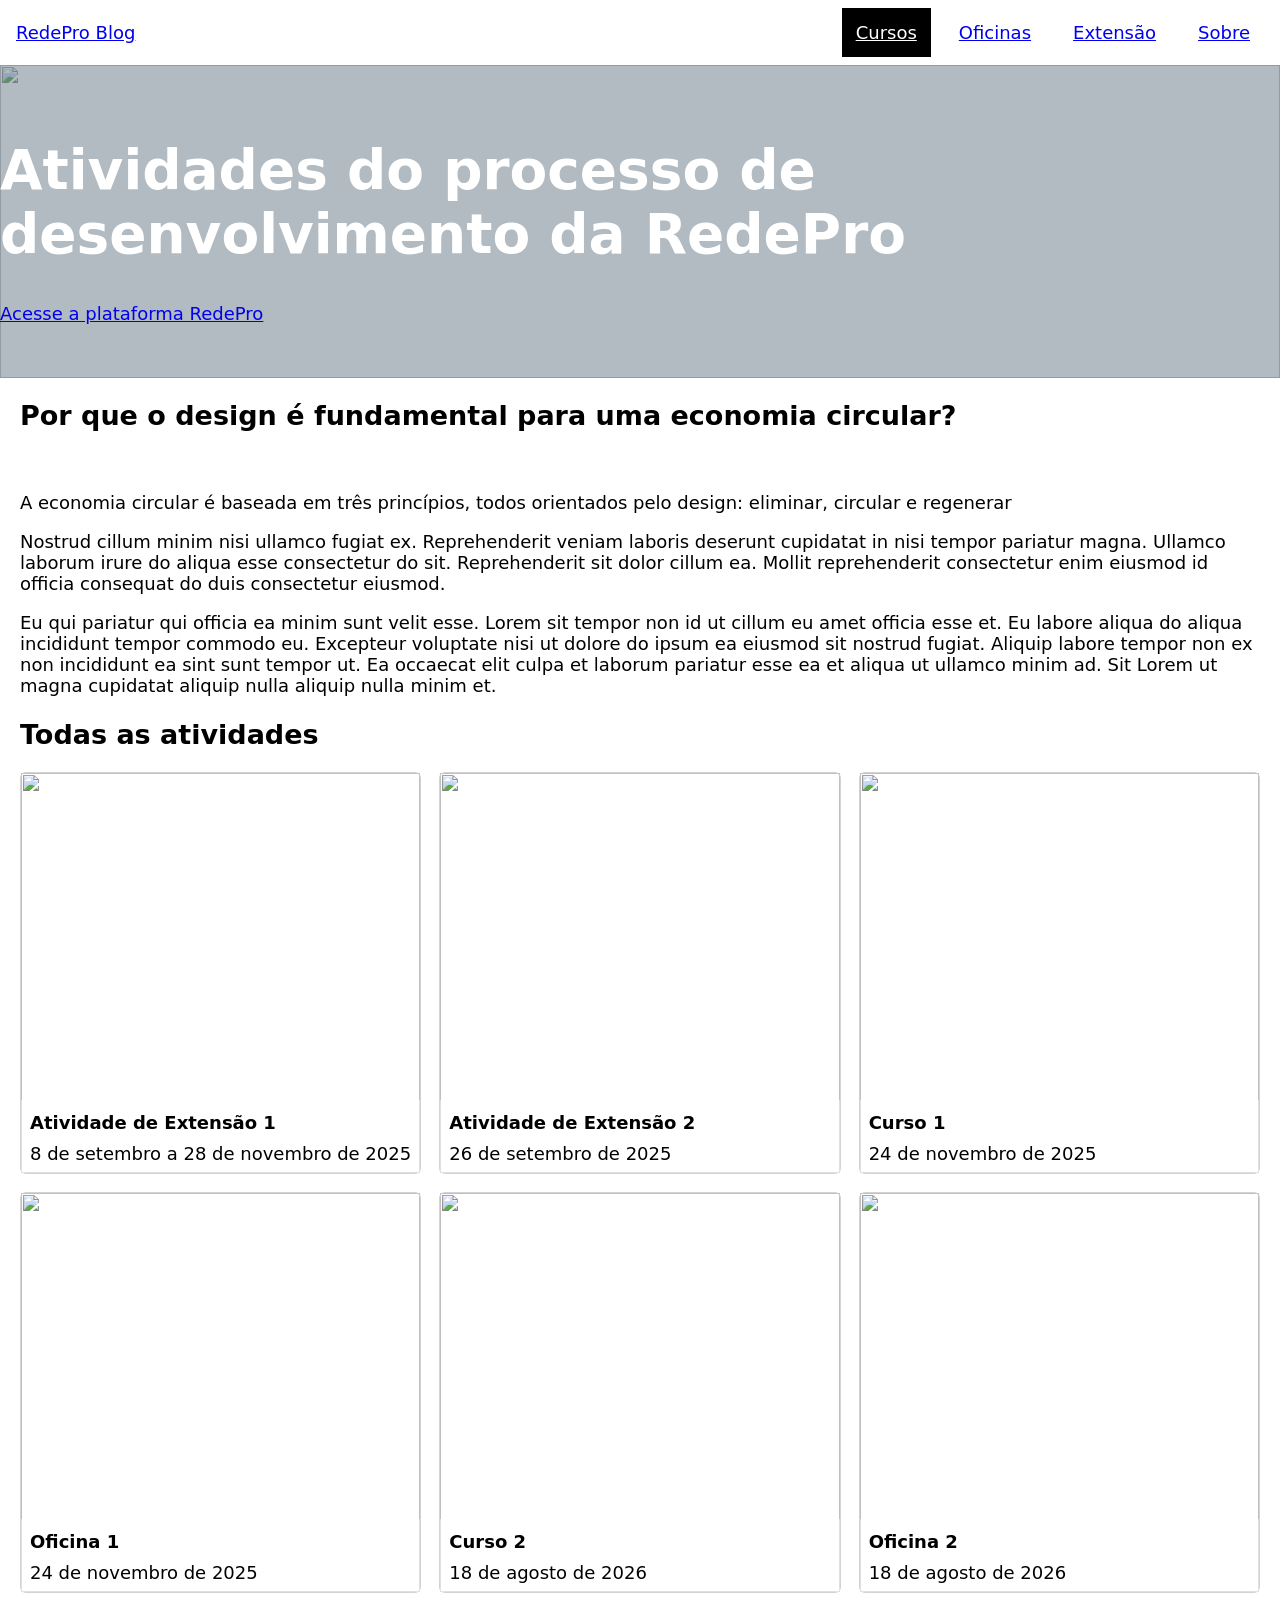
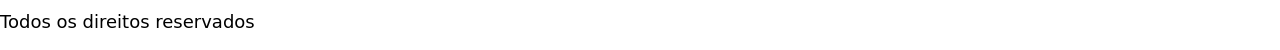
==== cursos.html @ 7ce36f18 "first commit" ====
<!DOCTYPE html>
<html lang="pt-br">

<head>
    <meta charset="UTF-8">
    <meta name="viewport" content="width=device-width, initial-scale=1.0">
    <title>RedePro Blog</title>
    <link rel="stylesheet" href="styles.css">
</head>

<body>

    <header>
        <div class="navbar">
            <a href="/">RedePro Blog</a>
            <nav aria-label="Navegação principal">
                <ul>
                    <li>
                        <a href="/cursos" aria-current="page">Cursos</a>
                    </li>
                    <li>
                        <a href="/oficinas">Oficinas</a>
                    </li>
                    <li>
                        <a href="/extensao">Extensão</a>
                    </li>
                    <li>
                        <a href="/sobre">Sobre</a>
                    </li>
                </ul>

            </nav>
        </div>

        <div class="banner">
            <H1>Atividades do processo de desenvolvimento da RedePro</H1>
            <p><a href="https://www.redepro.app.br">Acesse a plataforma RedePro</a></p>
            <img src="https://picsum.photos/800/320" alt="">
        </div>
    </header>

    <main class="wrapper">
        <article>



            <h2>Por que o design é fundamental para uma economia circular?</h2>

            <img src="https://picsum.photos/640/320" alt="">
            <p>A economia circular é baseada em três princípios, todos orientados pelo design: eliminar, circular e
                regenerar</p>
            <p>Nostrud cillum minim nisi ullamco fugiat ex. Reprehenderit veniam laboris deserunt cupidatat in nisi
                tempor
                pariatur magna. Ullamco laborum irure do aliqua esse consectetur do sit. Reprehenderit sit dolor cillum
                ea.
                Mollit reprehenderit consectetur enim eiusmod id officia consequat do duis consectetur eiusmod.

            </p>

            <p>Eu qui pariatur qui officia ea minim sunt velit esse. Lorem sit tempor non id ut cillum eu amet officia
                esse
                et. Eu labore aliqua do aliqua incididunt tempor commodo eu. Excepteur voluptate nisi ut dolore do ipsum
                ea
                eiusmod sit nostrud fugiat. Aliquip labore tempor non ex non incididunt ea sint sunt tempor ut. Ea
                occaecat
                elit culpa et laborum pariatur esse ea et aliqua ut ullamco minim ad. Sit Lorem ut magna cupidatat
                aliquip
                nulla aliquip nulla minim et.</p>


        </article>

        <section aria-labelledby="atividades">
            <h2 id="atividades">Todas as atividades</h2>


            <ul class="grid">
                <li class="card">
                    <div class="card-content">
                        <h3><a href="">Atividade de Extensão 1</a></h3>

                        <p>
                            <time datetime="2025-09-08">8 de setembro</time> a
                            <time datetime="2025-11-28">28 de novembro de 2025</time>
                        </p>
                    </div>
                    <img src="https://placehold.co/600x400/png" alt="">
                </li>


                <li class="card">
                    <div class="card-content">
                        <h3><a href="">Atividade de Extensão 2</a></h3>
                        <p>
                            <time datetime="2025-09-26">26 de setembro de 2025</time>
                        </p>
                    </div>
                    <img src="https://placehold.co/600x400/png" alt="">
                </li>


                <li class="card">
                    <div class="card-content">
                        <h3><a href="">Curso 1</a></h3>
                        <p>
                            <time datetime="2025-11-24">24 de novembro de 2025</time>
                        </p>
                    </div>
                    <img src="https://placehold.co/600x400/png" alt="">
                </li>


                <li class="card">
                    <div class="card-content">
                        <h3><a href="">Oficina 1</a></h3>
                        <p>
                            <time datetime="2025-11-24">24 de novembro de 2025</time>
                        </p>
                    </div>
                    <img src="https://placehold.co/600x400/png" alt="">
                </li>


                <li class="card">
                    <div class="card-content">
                        <h3><a href="">Curso 2</a></h3>
                        <p>
                            <time datetime="2026-08-18">18 de agosto de 2026</time>
                        </p>
                    </div>
                    <img src="https://placehold.co/600x400/png" alt="">
                </li>

                <li class="card">
                    <div class="card-content">
                        <h3><a href="">Oficina 2</a></h3>
                        <p>
                            <time datetime="2026-08-18">18 de agosto de 2026</time>
                        </p>
                    </div>
                    <img src="https://placehold.co/600x400/png" alt="">
                </li>

            </ul>


        </section>




    </main>

    <footer>
        <p>Todos os direitos reservados</p>

    </footer>
</body>

</html>
---- styles.css ----
@import "./reset.css";

:root {
    --wrapper-max-width: 1320px;
    --color-brand-primary: #00a67d;
    --color-brand-secondary: #647883;

    --font-size--2: clamp(0.6944rem, 0.6844rem + 0.0444vw, 0.72rem);
    --font-size--1: clamp(0.8333rem, 0.8072rem + 0.1159vw, 0.9rem);
    --font-size-0: clamp(1rem, 0.9511rem + 0.2174vw, 1.125rem);
    --font-size-1: clamp(1.2rem, 1.1193rem + 0.3587vw, 1.4063rem);
    --font-size-2: clamp(1.44rem, 1.3156rem + 0.5527vw, 1.7578rem);
    --font-size-3: clamp(1.728rem, 1.5444rem + 0.8161vw, 2.1973rem);
    --font-size-4: clamp(2.0736rem, 1.8103rem + 1.1704vw, 2.7466rem);
    --font-size-5: clamp(2.4883rem, 2.1186rem + 1.6433vw, 3.4332rem);

    --space-3xs: clamp(0.25rem, 0.2255rem + 0.1087vw, 0.3125rem);
    --space-2xs: clamp(0.5rem, 0.4755rem + 0.1087vw, 0.5625rem);
    --space-xs: clamp(0.75rem, 0.7011rem + 0.2174vw, 0.875rem);
    --space-s: clamp(1rem, 0.9511rem + 0.2174vw, 1.125rem);
    --space-m: clamp(1.5rem, 1.4266rem + 0.3261vw, 1.6875rem);
    --space-l: clamp(2rem, 1.9022rem + 0.4348vw, 2.25rem);
    --space-xl: clamp(3rem, 2.8533rem + 0.6522vw, 3.375rem);
    --space-2xl: clamp(4rem, 3.8043rem + 0.8696vw, 4.5rem);
    --space-3xl: clamp(6rem, 5.7065rem + 1.3043vw, 6.75rem);

    /* One-up pairs */
    --space-3xs-2xs: clamp(0.25rem, 0.1277rem + 0.5435vw, 0.5625rem);
    --space-2xs-xs: clamp(0.5rem, 0.3533rem + 0.6522vw, 0.875rem);
    --space-xs-s: clamp(0.75rem, 0.6033rem + 0.6522vw, 1.125rem);
    --space-s-m: clamp(1rem, 0.731rem + 1.1957vw, 1.6875rem);
    --space-m-l: clamp(1.5rem, 1.2065rem + 1.3043vw, 2.25rem);
    --space-l-xl: clamp(2rem, 1.462rem + 2.3913vw, 3.375rem);
    --space-xl-2xl: clamp(3rem, 2.413rem + 2.6087vw, 4.5rem);
    --space-2xl-3xl: clamp(4rem, 2.9239rem + 4.7826vw, 6.75rem);

    /* Custom pairs */
    --space-s-xl: clamp(1rem, 0.0707rem + 4.1304vw, 3.375rem);

}

.wrapper {
    max-width: var(--wrapper-max-width);
    margin-inline: auto;
    padding-inline: 20px;
}

body {
    font-family: system-ui, -apple-system, BlinkMacSystemFont, 'Segoe UI', Roboto, Oxygen, Ubuntu, Cantarell, 'Open Sans', 'Helvetica Neue', sans-serif;
    font-size: var(--font-size-0);
}

h1 {
    font-size: var(--font-size-5);
}

.navbar {
    padding-block: 0.5rem;
    padding-inline: 1rem;
    display:flex;
    justify-content: space-between;
    align-items: center;

    nav ul {
        display: flex;
        gap: var(--space-xs);
        a {
            padding: var(--space-xs);
            display: inline-block;
        }

        a:hover {
            background-color: lightgray;

        }


        a[aria-current="page"] {
            background-color: black;
            color: white;

        }

    }
}

.banner {
    position: relative;
    background-color: var(--color-brand-secondary);
    background-color: rgb(from var(--color-brand-secondary) r g b / 0.5);
    padding-block: var(--space-l);
    
    color: white;

    img {
        position: absolute;
        inset: 0;
        z-index: -1;
        height: 100%;
        width: 100%;
        object-fit: cover;
    }
}

.card {
    position: relative;
    border-radius: 6px;
    border: 1px solid lightgrey;
    aspect-ratio: 1;
    display: flex;
    flex-direction: column;
    justify-content: end;

    .card-content {
        padding: var(--space-2xs);

        background-color: rgb(255, 255, 255, 0.5);
    }

    img {
        position: absolute;
        inset: 0;
        z-index: -1;
        height: 100%;
        width: 100%;
        object-fit: cover;
    }

    a {

        font-size: var(--font-size-0);
        text-decoration: none;
        color: black;


    }

    a:hover {
        text-decoration: underline;
    }

    h3 {
        margin-block: 0 var(--space-2xs);

    }


    p {
        margin: 0;
    }
}

.grid {
    display: grid;
    grid-template-columns: repeat(auto-fit, minmax(360px, 1fr));
    gap: var(--space-s);
}
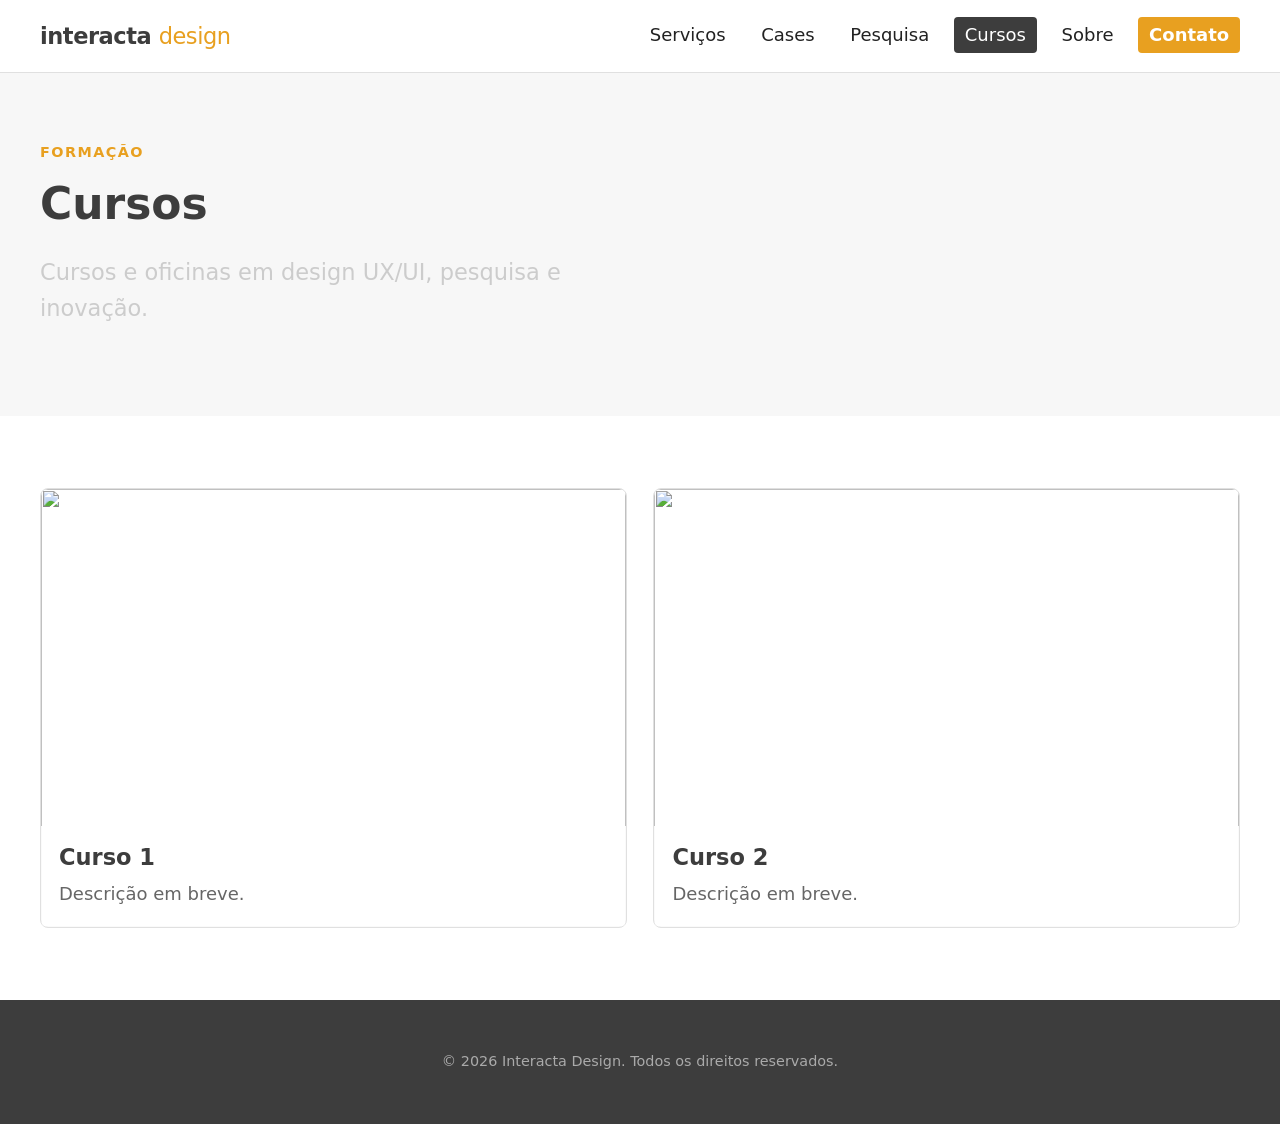
==== commit 3136e1bc: "Transforma projeto em portfolio da Interacta Design - index.html: hero, serviços, cases (Não Acaba E" ====
--- a/cursos.html
+++ b/cursos.html
@@ -4,157 +4,71 @@
 <head>
     <meta charset="UTF-8">
     <meta name="viewport" content="width=device-width, initial-scale=1.0">
-    <title>RedePro Blog</title>
+    <meta name="description" content="Cursos de design UX/UI ministrados pela Interacta Design.">
+    <title>Cursos — Interacta Design</title>
     <link rel="stylesheet" href="styles.css">
 </head>
 
 <body>
 
-    <header>
-        <div class="navbar">
-            <a href="/">RedePro Blog</a>
+    <header class="site-header">
+        <div class="navbar wrapper">
+            <a class="logo" href="/">interacta <span>design</span></a>
             <nav aria-label="Navegação principal">
                 <ul>
-                    <li>
-                        <a href="/cursos" aria-current="page">Cursos</a>
+                    <li><a href="/#servicos">Serviços</a></li>
+                    <li><a href="/#cases">Cases</a></li>
+                    <li><a href="/#pesquisa">Pesquisa</a></li>
+                    <li><a href="cursos.html" aria-current="page">Cursos</a></li>
+                    <li><a href="/#sobre">Sobre</a></li>
+                    <li><a href="/#contato" class="btn-nav">Contato</a></li>
+                </ul>
+            </nav>
+        </div>
+    </header>
+
+    <main>
+
+        <section class="page-hero">
+            <div class="wrapper">
+                <p class="eyebrow">Formação</p>
+                <h1>Cursos</h1>
+                <p class="hero-desc">Cursos e oficinas em design UX/UI, pesquisa e inovação.</p>
+            </div>
+        </section>
+
+        <section class="section-cursos" aria-labelledby="cursos-title">
+            <div class="wrapper">
+                <h2 id="cursos-title" class="sr-only">Lista de cursos</h2>
+
+                <ul class="grid">
+                    <li class="card">
+                        <div class="card-content">
+                            <h3>Curso 1</h3>
+                            <p>Descrição em breve.</p>
+                        </div>
+                        <img src="https://placehold.co/600x400/E8A020/ffffff?text=Curso" alt="">
                     </li>
-                    <li>
-                        <a href="/oficinas">Oficinas</a>
-                    </li>
-                    <li>
-                        <a href="/extensao">Extensão</a>
-                    </li>
-                    <li>
-                        <a href="/sobre">Sobre</a>
+                    <li class="card">
+                        <div class="card-content">
+                            <h3>Curso 2</h3>
+                            <p>Descrição em breve.</p>
+                        </div>
+                        <img src="https://placehold.co/600x400/3D3D3D/ffffff?text=Curso" alt="">
                     </li>
                 </ul>
 
-            </nav>
-        </div>
-
-        <div class="banner">
-            <H1>Atividades do processo de desenvolvimento da RedePro</H1>
-            <p><a href="https://www.redepro.app.br">Acesse a plataforma RedePro</a></p>
-            <img src="https://picsum.photos/800/320" alt="">
-        </div>
-    </header>
-
-    <main class="wrapper">
-        <article>
-
-
-
-            <h2>Por que o design é fundamental para uma economia circular?</h2>
-
-            <img src="https://picsum.photos/640/320" alt="">
-            <p>A economia circular é baseada em três princípios, todos orientados pelo design: eliminar, circular e
-                regenerar</p>
-            <p>Nostrud cillum minim nisi ullamco fugiat ex. Reprehenderit veniam laboris deserunt cupidatat in nisi
-                tempor
-                pariatur magna. Ullamco laborum irure do aliqua esse consectetur do sit. Reprehenderit sit dolor cillum
-                ea.
-                Mollit reprehenderit consectetur enim eiusmod id officia consequat do duis consectetur eiusmod.
-
-            </p>
-
-            <p>Eu qui pariatur qui officia ea minim sunt velit esse. Lorem sit tempor non id ut cillum eu amet officia
-                esse
-                et. Eu labore aliqua do aliqua incididunt tempor commodo eu. Excepteur voluptate nisi ut dolore do ipsum
-                ea
-                eiusmod sit nostrud fugiat. Aliquip labore tempor non ex non incididunt ea sint sunt tempor ut. Ea
-                occaecat
-                elit culpa et laborum pariatur esse ea et aliqua ut ullamco minim ad. Sit Lorem ut magna cupidatat
-                aliquip
-                nulla aliquip nulla minim et.</p>
-
-
-        </article>
-
-        <section aria-labelledby="atividades">
-            <h2 id="atividades">Todas as atividades</h2>
-
-
-            <ul class="grid">
-                <li class="card">
-                    <div class="card-content">
-                        <h3><a href="">Atividade de Extensão 1</a></h3>
-
-                        <p>
-                            <time datetime="2025-09-08">8 de setembro</time> a
-                            <time datetime="2025-11-28">28 de novembro de 2025</time>
-                        </p>
-                    </div>
-                    <img src="https://placehold.co/600x400/png" alt="">
-                </li>
-
-
-                <li class="card">
-                    <div class="card-content">
-                        <h3><a href="">Atividade de Extensão 2</a></h3>
-                        <p>
-                            <time datetime="2025-09-26">26 de setembro de 2025</time>
-                        </p>
-                    </div>
-                    <img src="https://placehold.co/600x400/png" alt="">
-                </li>
-
-
-                <li class="card">
-                    <div class="card-content">
-                        <h3><a href="">Curso 1</a></h3>
-                        <p>
-                            <time datetime="2025-11-24">24 de novembro de 2025</time>
-                        </p>
-                    </div>
-                    <img src="https://placehold.co/600x400/png" alt="">
-                </li>
-
-
-                <li class="card">
-                    <div class="card-content">
-                        <h3><a href="">Oficina 1</a></h3>
-                        <p>
-                            <time datetime="2025-11-24">24 de novembro de 2025</time>
-                        </p>
-                    </div>
-                    <img src="https://placehold.co/600x400/png" alt="">
-                </li>
-
-
-                <li class="card">
-                    <div class="card-content">
-                        <h3><a href="">Curso 2</a></h3>
-                        <p>
-                            <time datetime="2026-08-18">18 de agosto de 2026</time>
-                        </p>
-                    </div>
-                    <img src="https://placehold.co/600x400/png" alt="">
-                </li>
-
-                <li class="card">
-                    <div class="card-content">
-                        <h3><a href="">Oficina 2</a></h3>
-                        <p>
-                            <time datetime="2026-08-18">18 de agosto de 2026</time>
-                        </p>
-                    </div>
-                    <img src="https://placehold.co/600x400/png" alt="">
-                </li>
-
-            </ul>
-
-
+            </div>
         </section>
-
-
-
 
     </main>
 
-    <footer>
-        <p>Todos os direitos reservados</p>
+    <footer class="site-footer">
+        <div class="wrapper">
+            <p>© 2026 Interacta Design. Todos os direitos reservados.</p>
+        </div>
+    </footer>
 
-    </footer>
 </body>
 
-</html>+</html>
--- a/styles.css
+++ b/styles.css
@@ -1,96 +1,476 @@
 @import "./reset.css";
 
+/* =====================
+   TOKENS DE DESIGN
+===================== */
 :root {
-    --wrapper-max-width: 1320px;
-    --color-brand-primary: #00a67d;
-    --color-brand-secondary: #647883;
-
-    --font-size--2: clamp(0.6944rem, 0.6844rem + 0.0444vw, 0.72rem);
+    --wrapper-max-width: 1200px;
+
+    /* Cores da Interacta */
+    --color-brand:        #E8A020;   /* laranja do logo */
+    --color-dark:         #3D3D3D;   /* cinza escuro do logo */
+    --color-light:        #F7F7F7;   /* fundo claro */
+    --color-white:        #ffffff;
+    --color-text:         #222222;
+    --color-text-muted:   #666666;
+    --color-border:       #e0e0e0;
+
+    /* Tipografia fluida */
     --font-size--1: clamp(0.8333rem, 0.8072rem + 0.1159vw, 0.9rem);
-    --font-size-0: clamp(1rem, 0.9511rem + 0.2174vw, 1.125rem);
-    --font-size-1: clamp(1.2rem, 1.1193rem + 0.3587vw, 1.4063rem);
-    --font-size-2: clamp(1.44rem, 1.3156rem + 0.5527vw, 1.7578rem);
-    --font-size-3: clamp(1.728rem, 1.5444rem + 0.8161vw, 2.1973rem);
-    --font-size-4: clamp(2.0736rem, 1.8103rem + 1.1704vw, 2.7466rem);
-    --font-size-5: clamp(2.4883rem, 2.1186rem + 1.6433vw, 3.4332rem);
-
-    --space-3xs: clamp(0.25rem, 0.2255rem + 0.1087vw, 0.3125rem);
+    --font-size-0:  clamp(1rem, 0.9511rem + 0.2174vw, 1.125rem);
+    --font-size-1:  clamp(1.2rem, 1.1193rem + 0.3587vw, 1.4063rem);
+    --font-size-2:  clamp(1.44rem, 1.3156rem + 0.5527vw, 1.7578rem);
+    --font-size-3:  clamp(1.728rem, 1.5444rem + 0.8161vw, 2.1973rem);
+    --font-size-4:  clamp(2.0736rem, 1.8103rem + 1.1704vw, 2.7466rem);
+    --font-size-5:  clamp(2.4883rem, 2.1186rem + 1.6433vw, 3.4332rem);
+
+    /* Espaçamentos fluidos */
     --space-2xs: clamp(0.5rem, 0.4755rem + 0.1087vw, 0.5625rem);
-    --space-xs: clamp(0.75rem, 0.7011rem + 0.2174vw, 0.875rem);
-    --space-s: clamp(1rem, 0.9511rem + 0.2174vw, 1.125rem);
-    --space-m: clamp(1.5rem, 1.4266rem + 0.3261vw, 1.6875rem);
-    --space-l: clamp(2rem, 1.9022rem + 0.4348vw, 2.25rem);
-    --space-xl: clamp(3rem, 2.8533rem + 0.6522vw, 3.375rem);
+    --space-xs:  clamp(0.75rem, 0.7011rem + 0.2174vw, 0.875rem);
+    --space-s:   clamp(1rem, 0.9511rem + 0.2174vw, 1.125rem);
+    --space-m:   clamp(1.5rem, 1.4266rem + 0.3261vw, 1.6875rem);
+    --space-l:   clamp(2rem, 1.9022rem + 0.4348vw, 2.25rem);
+    --space-xl:  clamp(3rem, 2.8533rem + 0.6522vw, 3.375rem);
     --space-2xl: clamp(4rem, 3.8043rem + 0.8696vw, 4.5rem);
     --space-3xl: clamp(6rem, 5.7065rem + 1.3043vw, 6.75rem);
-
-    /* One-up pairs */
-    --space-3xs-2xs: clamp(0.25rem, 0.1277rem + 0.5435vw, 0.5625rem);
-    --space-2xs-xs: clamp(0.5rem, 0.3533rem + 0.6522vw, 0.875rem);
-    --space-xs-s: clamp(0.75rem, 0.6033rem + 0.6522vw, 1.125rem);
-    --space-s-m: clamp(1rem, 0.731rem + 1.1957vw, 1.6875rem);
-    --space-m-l: clamp(1.5rem, 1.2065rem + 1.3043vw, 2.25rem);
-    --space-l-xl: clamp(2rem, 1.462rem + 2.3913vw, 3.375rem);
-    --space-xl-2xl: clamp(3rem, 2.413rem + 2.6087vw, 4.5rem);
-    --space-2xl-3xl: clamp(4rem, 2.9239rem + 4.7826vw, 6.75rem);
-
-    /* Custom pairs */
-    --space-s-xl: clamp(1rem, 0.0707rem + 4.1304vw, 3.375rem);
-
-}
-
+}
+
+/* =====================
+   BASE
+===================== */
+body {
+    font-family: system-ui, -apple-system, BlinkMacSystemFont, 'Segoe UI', Roboto, sans-serif;
+    font-size: var(--font-size-0);
+    color: var(--color-text);
+    line-height: 1.6;
+    background-color: var(--color-white);
+}
+
+h1, h2, h3 {
+    line-height: 1.2;
+    color: var(--color-dark);
+}
+
+h1 { font-size: var(--font-size-4); }
+h2 { font-size: var(--font-size-3); }
+h3 { font-size: var(--font-size-1); }
+
+a { color: inherit; }
+
+.sr-only {
+    position: absolute;
+    width: 1px; height: 1px;
+    padding: 0; margin: -1px;
+    overflow: hidden;
+    clip: rect(0,0,0,0);
+    white-space: nowrap;
+    border: 0;
+}
+
+/* =====================
+   LAYOUT
+===================== */
 .wrapper {
     max-width: var(--wrapper-max-width);
     margin-inline: auto;
-    padding-inline: 20px;
-}
-
-body {
-    font-family: system-ui, -apple-system, BlinkMacSystemFont, 'Segoe UI', Roboto, Oxygen, Ubuntu, Cantarell, 'Open Sans', 'Helvetica Neue', sans-serif;
+    padding-inline: var(--space-m);
+}
+
+section {
+    padding-block: var(--space-2xl);
+}
+
+.section-desc {
+    color: var(--color-text-muted);
+    margin-block-start: var(--space-xs);
+    margin-block-end: var(--space-xl);
+    font-size: var(--font-size-1);
+}
+
+.eyebrow {
+    font-size: var(--font-size--1);
+    font-weight: 600;
+    letter-spacing: 0.1em;
+    text-transform: uppercase;
+    color: var(--color-brand);
+    margin-block-end: var(--space-xs);
+}
+
+/* =====================
+   BOTÕES
+===================== */
+.btn {
+    display: inline-block;
+    padding: 0.75em 1.5em;
+    border-radius: 4px;
+    font-weight: 600;
+    text-decoration: none;
+    transition: opacity 0.15s ease;
     font-size: var(--font-size-0);
 }
 
-h1 {
-    font-size: var(--font-size-5);
+.btn:hover { opacity: 0.85; }
+
+.btn-primary {
+    background-color: var(--color-brand);
+    color: var(--color-white);
+}
+
+.btn-secondary {
+    background-color: transparent;
+    color: var(--color-dark);
+    border: 2px solid var(--color-dark);
+}
+
+.btn-outline {
+    background-color: transparent;
+    color: var(--color-brand);
+    border: 2px solid var(--color-brand);
+}
+
+.btn-nav {
+    padding: 0.4em 1em;
+    background-color: var(--color-brand);
+    color: var(--color-white) !important;
+    border-radius: 4px;
+    font-weight: 600;
+    text-decoration: none;
+}
+
+/* =====================
+   HEADER / NAVBAR
+===================== */
+.site-header {
+    position: sticky;
+    top: 0;
+    z-index: 100;
+    background-color: var(--color-white);
+    border-bottom: 1px solid var(--color-border);
 }
 
 .navbar {
-    padding-block: 0.5rem;
-    padding-inline: 1rem;
-    display:flex;
+    display: flex;
     justify-content: space-between;
     align-items: center;
+    padding-block: var(--space-s);
 
     nav ul {
         display: flex;
         gap: var(--space-xs);
+        align-items: center;
+
         a {
-            padding: var(--space-xs);
-            display: inline-block;
+            padding: 0.4em 0.6em;
+            text-decoration: none;
+            font-size: var(--font-size-0);
+            border-radius: 4px;
+            transition: background-color 0.15s;
         }
 
         a:hover {
-            background-color: lightgray;
-
+            background-color: var(--color-light);
         }
 
-
         a[aria-current="page"] {
-            background-color: black;
-            color: white;
-
+            background-color: var(--color-dark);
+            color: var(--color-white);
         }
-
-    }
-}
-
-.banner {
+    }
+}
+
+.logo {
+    font-size: var(--font-size-1);
+    font-weight: 700;
+    text-decoration: none;
+    color: var(--color-dark);
+    letter-spacing: -0.02em;
+
+    span {
+        color: var(--color-brand);
+        font-weight: 400;
+    }
+}
+
+/* =====================
+   HERO
+===================== */
+.hero {
+    background-color: var(--color-dark);
+    color: var(--color-white);
+    padding-block: var(--space-3xl);
+
+    h1 {
+        color: var(--color-white);
+        margin-block: var(--space-xs) var(--space-m);
+
+        em {
+            font-style: normal;
+            color: var(--color-brand);
+        }
+    }
+}
+
+.hero-desc {
+    font-size: var(--font-size-1);
+    color: #cccccc;
+    max-width: 600px;
+    margin-block-end: var(--space-l);
+}
+
+.hero-actions {
+    display: flex;
+    gap: var(--space-s);
+    flex-wrap: wrap;
+
+    .btn-secondary {
+        border-color: var(--color-white);
+        color: var(--color-white);
+    }
+}
+
+/* Hero em páginas internas */
+.page-hero {
+    background-color: var(--color-light);
+    padding-block: var(--space-xl);
+
+    h1 {
+        margin-block: var(--space-xs) 0;
+    }
+}
+
+/* =====================
+   SERVIÇOS
+===================== */
+.section-servicos {
+    background-color: var(--color-light);
+}
+
+.servicos-grid {
+    display: grid;
+    grid-template-columns: repeat(auto-fit, minmax(240px, 1fr));
+    gap: var(--space-m);
+    margin-block-start: var(--space-xl);
+}
+
+.servico-card {
+    background-color: var(--color-white);
+    border: 1px solid var(--color-border);
+    border-radius: 8px;
+    padding: var(--space-l);
+
+    h3 {
+        margin-block: var(--space-xs) var(--space-2xs);
+    }
+
+    p {
+        color: var(--color-text-muted);
+        font-size: var(--font-size-0);
+    }
+}
+
+.servico-icon {
+    font-size: 2rem;
+    margin-block-end: var(--space-xs);
+}
+
+/* =====================
+   CASES
+===================== */
+.cases-lista {
+    display: flex;
+    flex-direction: column;
+    gap: var(--space-2xl);
+}
+
+.case-card {
+    display: grid;
+    grid-template-columns: 1fr 1fr;
+    gap: var(--space-xl);
+    align-items: center;
+
+    &.case-card--invertido {
+        direction: rtl;
+
+        .case-content {
+            direction: ltr;
+        }
+
+        .case-img {
+            direction: ltr;
+        }
+    }
+}
+
+.case-img img {
+    width: 100%;
+    border-radius: 8px;
+    display: block;
+}
+
+.case-content {
+    h3 {
+        margin-block: var(--space-xs) var(--space-s);
+    }
+
+    p {
+        color: var(--color-text-muted);
+        margin-block-end: var(--space-m);
+    }
+}
+
+.tag {
+    display: inline-block;
+    background-color: var(--color-brand);
+    color: var(--color-white);
+    font-size: var(--font-size--1);
+    font-weight: 600;
+    padding: 0.25em 0.75em;
+    border-radius: 100px;
+    text-transform: uppercase;
+    letter-spacing: 0.05em;
+}
+
+.tag-lista {
+    display: flex;
+    flex-wrap: wrap;
+    gap: var(--space-2xs);
+    margin-block-end: var(--space-m);
+
+    li {
+        background-color: var(--color-light);
+        border: 1px solid var(--color-border);
+        border-radius: 100px;
+        padding: 0.2em 0.8em;
+        font-size: var(--font-size--1);
+        color: var(--color-text-muted);
+    }
+}
+
+/* =====================
+   PESQUISA
+===================== */
+.section-pesquisa {
+    background-color: var(--color-light);
+}
+
+.publicacoes-lista {
+    display: flex;
+    flex-direction: column;
+    gap: 0;
+    margin-block-end: var(--space-l);
+}
+
+.publicacao {
+    display: grid;
+    grid-template-columns: 80px 1fr;
+    gap: var(--space-m);
+    padding-block: var(--space-m);
+    border-bottom: 1px solid var(--color-border);
+
+    &:first-child {
+        border-top: 1px solid var(--color-border);
+    }
+}
+
+.pub-ano {
+    font-size: var(--font-size-1);
+    font-weight: 700;
+    color: var(--color-brand);
+    padding-block-start: 0.1em;
+}
+
+.pub-info {
+    h3 {
+        font-size: var(--font-size-0);
+        font-weight: 600;
+        margin-block-end: var(--space-2xs);
+    }
+
+    p {
+        color: var(--color-text-muted);
+        font-size: var(--font-size-0);
+        margin-block-end: var(--space-2xs);
+    }
+}
+
+.pub-fonte {
+    font-size: var(--font-size--1);
+    color: var(--color-text-muted);
+    font-style: italic;
+}
+
+/* =====================
+   SOBRE
+===================== */
+.sobre-content {
+    display: grid;
+    grid-template-columns: 1fr 1fr;
+    gap: var(--space-2xl);
+    align-items: center;
+}
+
+.sobre-texto {
+    h2 {
+        margin-block-end: var(--space-m);
+    }
+
+    p {
+        color: var(--color-text-muted);
+        margin-block-end: var(--space-s);
+    }
+}
+
+.sobre-img img {
+    width: 100%;
+    border-radius: 8px;
+    display: block;
+}
+
+/* =====================
+   CONTATO
+===================== */
+.section-contato {
+    background-color: var(--color-dark);
+    color: var(--color-white);
+    text-align: center;
+
+    h2 {
+        color: var(--color-white);
+        margin-block-end: var(--space-s);
+    }
+
+    p {
+        color: #cccccc;
+        margin-block-end: var(--space-l);
+    }
+}
+
+/* =====================
+   CURSOS (grid herdado)
+===================== */
+.grid {
+    display: grid;
+    grid-template-columns: repeat(auto-fit, minmax(300px, 1fr));
+    gap: var(--space-m);
+}
+
+.card {
     position: relative;
-    background-color: var(--color-brand-secondary);
-    background-color: rgb(from var(--color-brand-secondary) r g b / 0.5);
-    padding-block: var(--space-l);
-    
-    color: white;
+    border-radius: 8px;
+    border: 1px solid var(--color-border);
+    aspect-ratio: 4/3;
+    display: flex;
+    flex-direction: column;
+    justify-content: end;
+    overflow: hidden;
+
+    .card-content {
+        padding: var(--space-s);
+        background-color: rgba(255, 255, 255, 0.92);
+
+        h3 { margin-block: 0 var(--space-2xs); }
+        p  { margin: 0; color: var(--color-text-muted); }
+    }
 
     img {
         position: absolute;
@@ -102,56 +482,48 @@
     }
 }
 
-.card {
-    position: relative;
-    border-radius: 6px;
-    border: 1px solid lightgrey;
-    aspect-ratio: 1;
-    display: flex;
-    flex-direction: column;
-    justify-content: end;
-
-    .card-content {
-        padding: var(--space-2xs);
-
-        background-color: rgb(255, 255, 255, 0.5);
-    }
-
-    img {
-        position: absolute;
-        inset: 0;
-        z-index: -1;
-        height: 100%;
-        width: 100%;
-        object-fit: cover;
-    }
-
-    a {
-
-        font-size: var(--font-size-0);
-        text-decoration: none;
-        color: black;
-
-
-    }
-
-    a:hover {
-        text-decoration: underline;
-    }
-
-    h3 {
-        margin-block: 0 var(--space-2xs);
-
-    }
-
-
-    p {
-        margin: 0;
-    }
-}
-
-.grid {
-    display: grid;
-    grid-template-columns: repeat(auto-fit, minmax(360px, 1fr));
-    gap: var(--space-s);
-}+/* =====================
+   FOOTER
+===================== */
+.site-footer {
+    background-color: var(--color-dark);
+    color: #aaaaaa;
+    padding-block: var(--space-l);
+    font-size: var(--font-size--1);
+
+    .wrapper {
+        display: flex;
+        justify-content: center;
+    }
+}
+
+/* =====================
+   RESPONSIVO
+===================== */
+@media (max-width: 768px) {
+
+    .case-card,
+    .case-card.case-card--invertido {
+        grid-template-columns: 1fr;
+        direction: ltr;
+    }
+
+    .sobre-content {
+        grid-template-columns: 1fr;
+    }
+
+    .sobre-img {
+        order: -1;
+    }
+
+    .navbar nav ul {
+        gap: var(--space-2xs);
+
+        a { padding: 0.3em 0.4em; font-size: var(--font-size--1); }
+    }
+
+    .hero-actions {
+        flex-direction: column;
+        align-items: flex-start;
+    }
+}
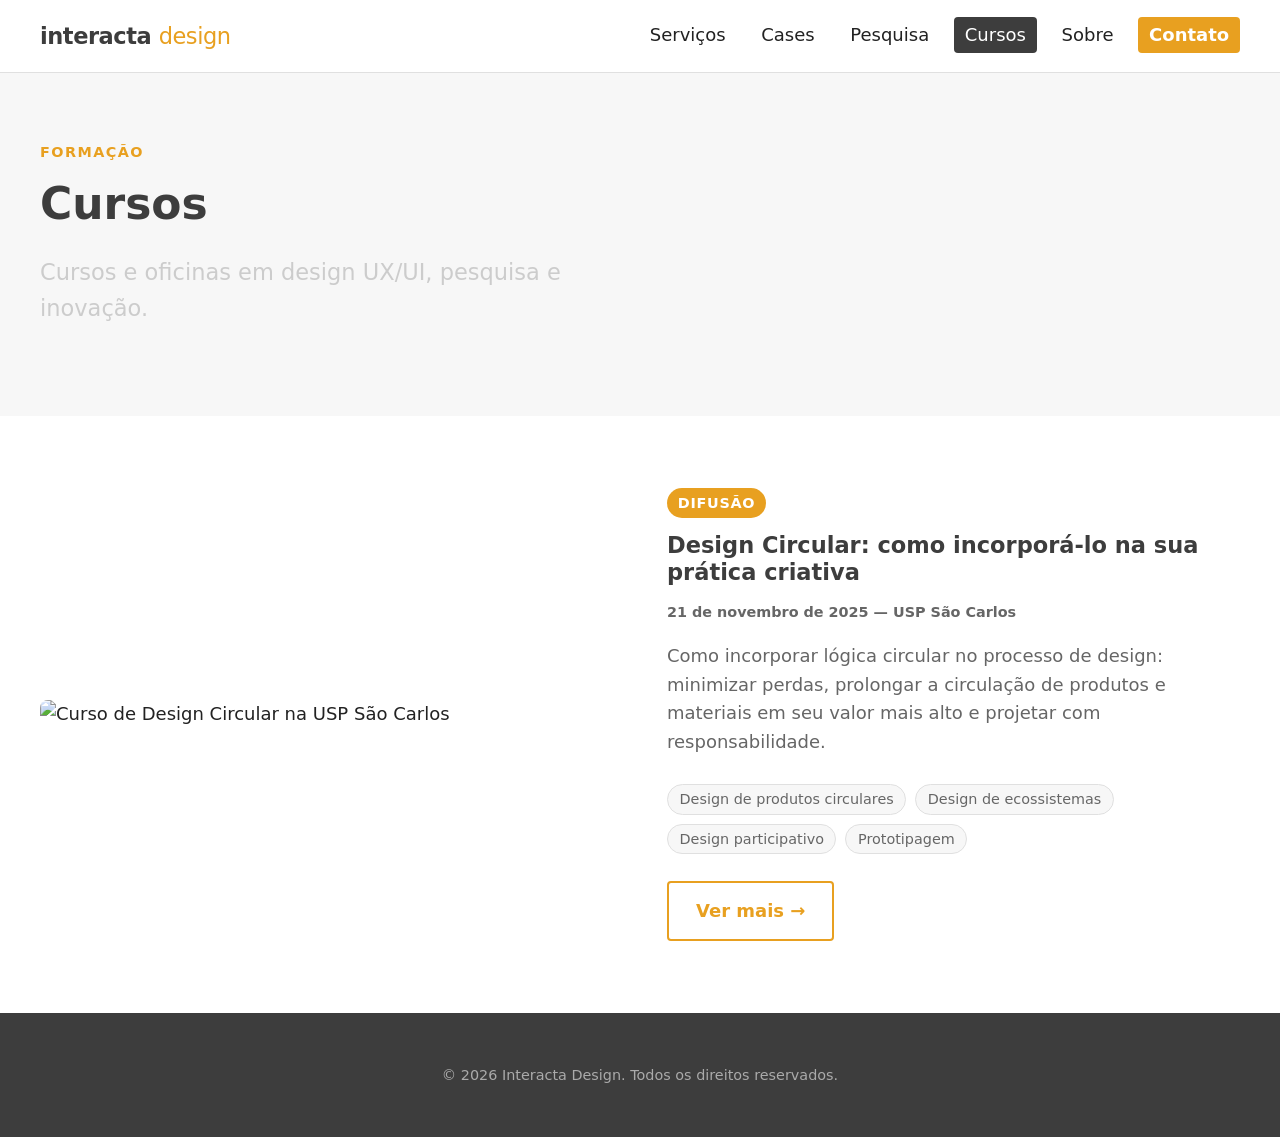
==== commit 528473ec: "Adiciona curso de Design Circular ao cursos.html Primeiro curso de difusão ministrado pela Dra. Adel" ====
--- a/cursos.html
+++ b/cursos.html
@@ -41,21 +41,30 @@
             <div class="wrapper">
                 <h2 id="cursos-title" class="sr-only">Lista de cursos</h2>
 
-                <ul class="grid">
-                    <li class="card">
-                        <div class="card-content">
-                            <h3>Curso 1</h3>
-                            <p>Descrição em breve.</p>
+                <ul class="cursos-lista">
+
+                    <li class="curso-card">
+                        <div class="curso-img">
+                            <img src="https://placehold.co/720x440/E8A020/ffffff?text=Design+Circular" alt="Curso de Design Circular na USP São Carlos">
                         </div>
-                        <img src="https://placehold.co/600x400/E8A020/ffffff?text=Curso" alt="">
+                        <div class="curso-content">
+                            <span class="tag">Difusão</span>
+                            <h3>Design Circular: como incorporá-lo na sua prática criativa</h3>
+                            <p class="curso-meta">
+                                <time datetime="2025-11-21">21 de novembro de 2025</time> —
+                                USP São Carlos
+                            </p>
+                            <p>Como incorporar lógica circular no processo de design: minimizar perdas, prolongar a circulação de produtos e materiais em seu valor mais alto e projetar com responsabilidade.</p>
+                            <ul class="tag-lista">
+                                <li>Design de produtos circulares</li>
+                                <li>Design de ecossistemas</li>
+                                <li>Design participativo</li>
+                                <li>Prototipagem</li>
+                            </ul>
+                            <a href="https://redeprol.wordpress.com/2025/11/21/primeiro-curso-de-difusao-sobre-design-circular-como-incorpora-lo-na-sua-pratica-criativa/" target="_blank" rel="noopener" class="btn btn-outline">Ver mais →</a>
+                        </div>
                     </li>
-                    <li class="card">
-                        <div class="card-content">
-                            <h3>Curso 2</h3>
-                            <p>Descrição em breve.</p>
-                        </div>
-                        <img src="https://placehold.co/600x400/3D3D3D/ffffff?text=Curso" alt="">
-                    </li>
+
                 </ul>
 
             </div>
--- a/styles.css
+++ b/styles.css
@@ -446,7 +446,53 @@
 }
 
 /* =====================
-   CURSOS (grid herdado)
+   CURSOS
+===================== */
+.cursos-lista {
+    display: flex;
+    flex-direction: column;
+    gap: var(--space-2xl);
+}
+
+.curso-card {
+    display: grid;
+    grid-template-columns: 1fr 1fr;
+    gap: var(--space-xl);
+    align-items: center;
+}
+
+.curso-img img {
+    width: 100%;
+    border-radius: 8px;
+    display: block;
+}
+
+.curso-content {
+    h3 {
+        margin-block: var(--space-xs) var(--space-2xs);
+    }
+
+    p {
+        color: var(--color-text-muted);
+        margin-block-end: var(--space-m);
+    }
+}
+
+.curso-meta {
+    font-size: var(--font-size--1) !important;
+    font-weight: 600;
+    color: var(--color-text-muted);
+    margin-block-end: var(--space-s) !important;
+}
+
+@media (max-width: 768px) {
+    .curso-card {
+        grid-template-columns: 1fr;
+    }
+}
+
+/* =====================
+   GRID GENÉRICO (herdado)
 ===================== */
 .grid {
     display: grid;
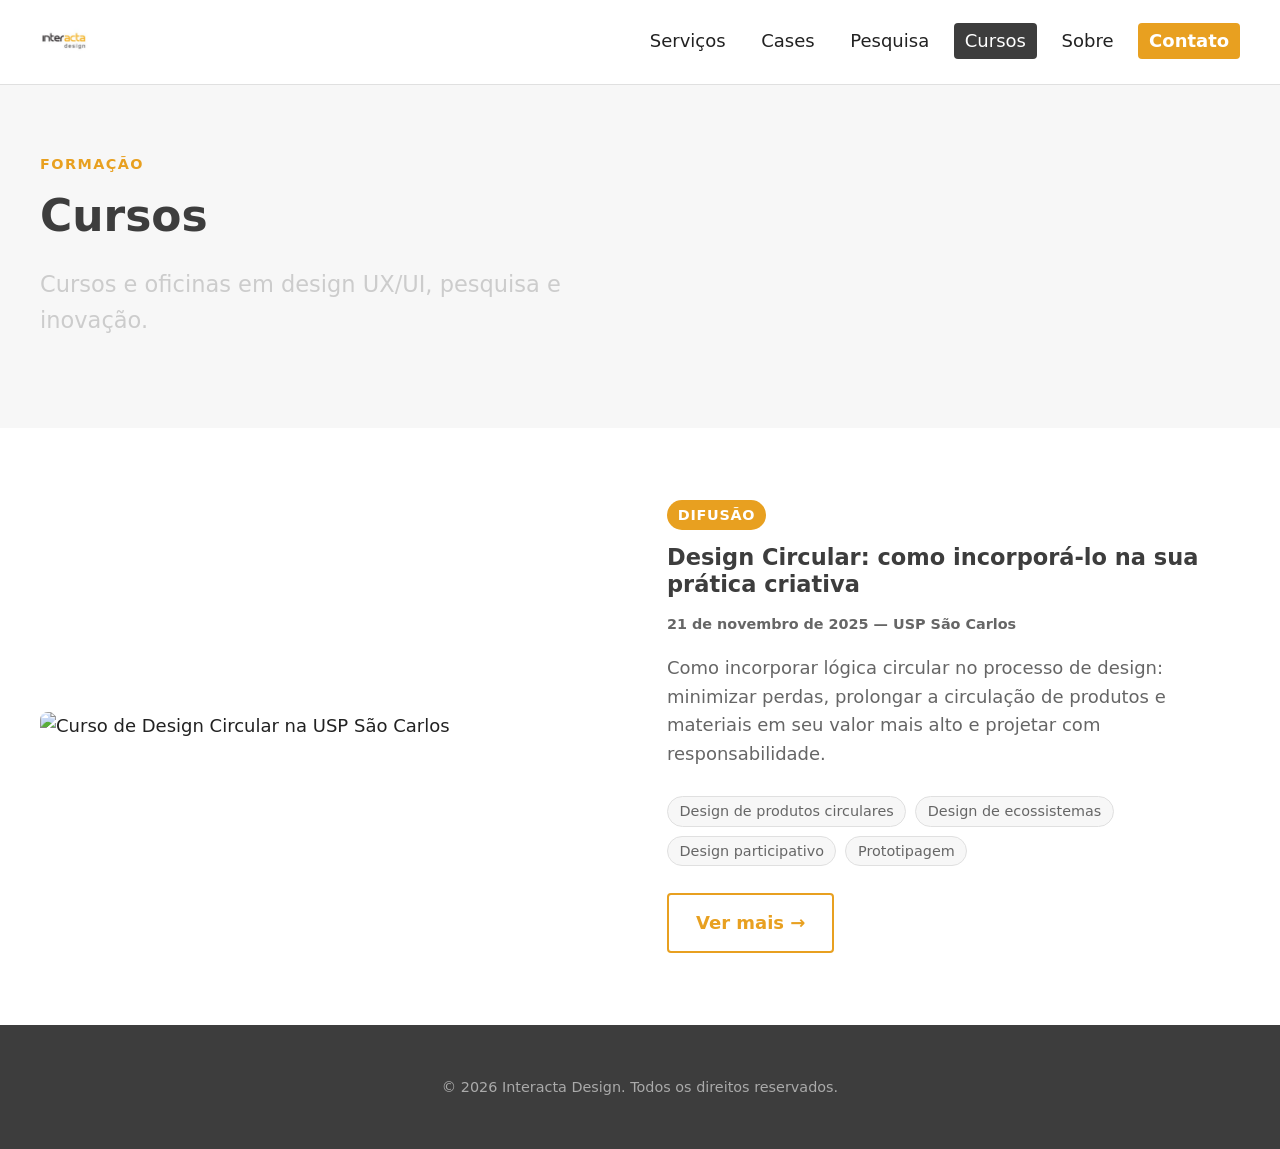
==== commit 643d8b67: "Adiciona logo real, tese de doutorado e ajustes visuais - Logo da Interacta substituído no navbar (i" ====
--- a/cursos.html
+++ b/cursos.html
@@ -13,7 +13,7 @@
 
     <header class="site-header">
         <div class="navbar wrapper">
-            <a class="logo" href="/">interacta <span>design</span></a>
+            <a class="logo" href="/"><img src="interacta_logo.png" alt="Interacta Design" height="48"></a>
             <nav aria-label="Navegação principal">
                 <ul>
                     <li><a href="/#servicos">Serviços</a></li>
--- a/styles.css
+++ b/styles.css
@@ -179,15 +179,14 @@
 }
 
 .logo {
-    font-size: var(--font-size-1);
-    font-weight: 700;
+    display: flex;
+    align-items: center;
     text-decoration: none;
-    color: var(--color-dark);
-    letter-spacing: -0.02em;
-
-    span {
-        color: var(--color-brand);
-        font-weight: 400;
+
+    img {
+        height: 48px;
+        width: auto;
+        display: block;
     }
 }
 
@@ -384,6 +383,17 @@
         font-size: var(--font-size-0);
         font-weight: 600;
         margin-block-end: var(--space-2xs);
+
+        a {
+            color: var(--color-dark);
+            text-decoration: underline;
+            text-decoration-color: var(--color-brand);
+            text-underline-offset: 3px;
+        }
+
+        a:hover {
+            color: var(--color-brand);
+        }
     }
 
     p {
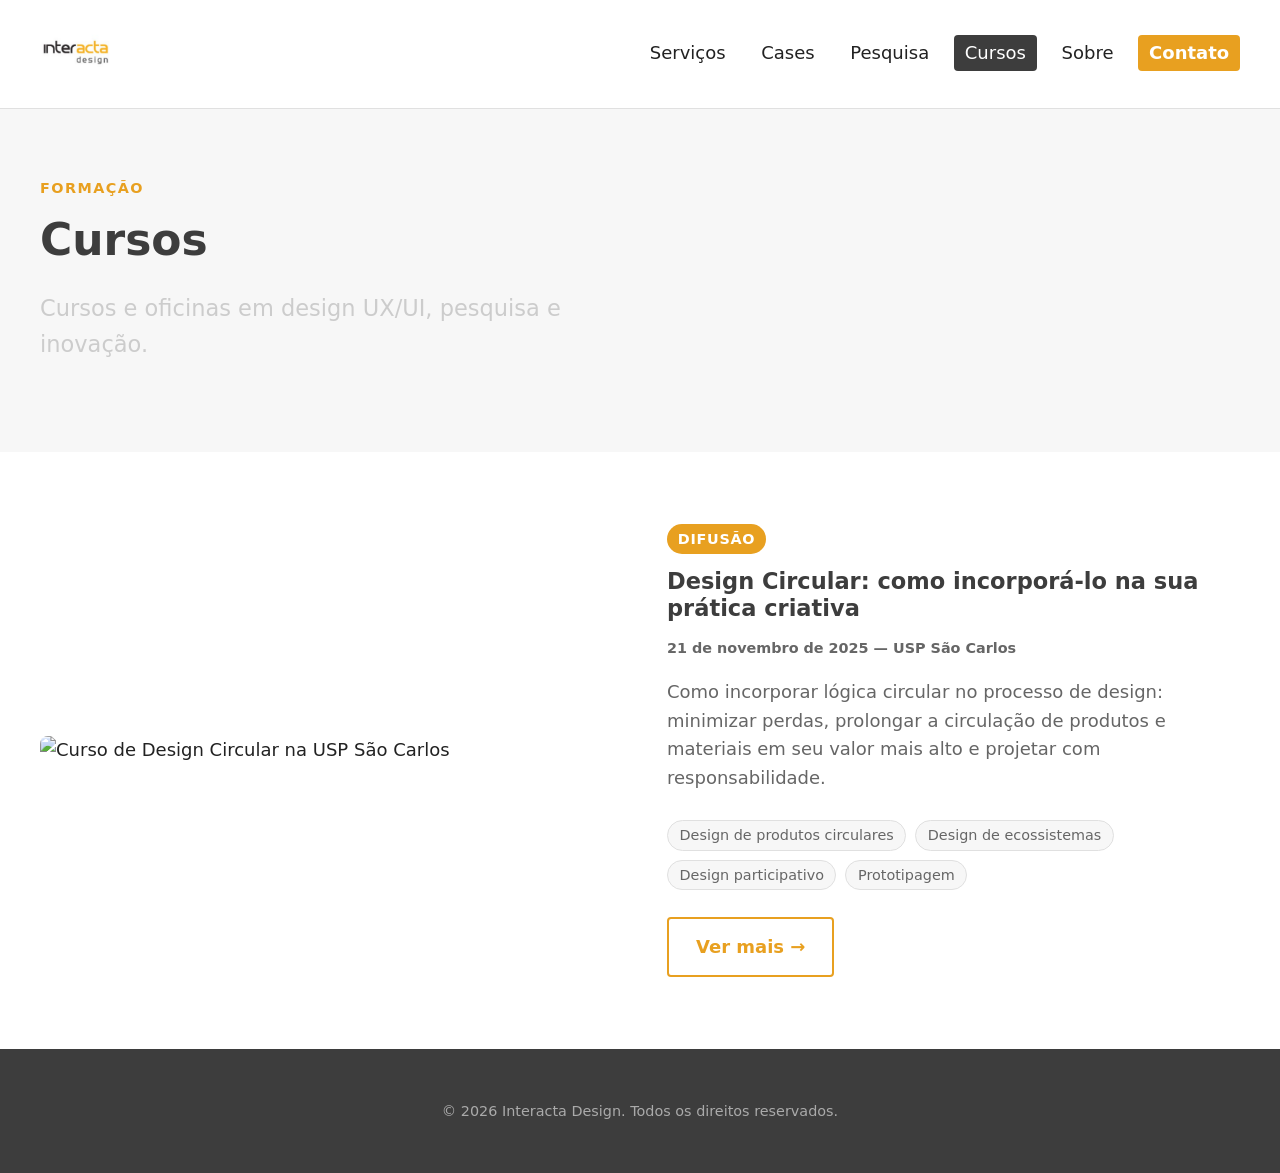
==== commit e96d16e9: "Corrige logo e ícones dos serviços - Logo aumentado para 72px e link corrigido para index.html - Íco" ====
--- a/cursos.html
+++ b/cursos.html
@@ -13,7 +13,7 @@
 
     <header class="site-header">
         <div class="navbar wrapper">
-            <a class="logo" href="/"><img src="interacta_logo.png" alt="Interacta Design" height="48"></a>
+            <a class="logo" href="index.html"><img src="interacta_logo.png" alt="Interacta Design" height="72"></a>
             <nav aria-label="Navegação principal">
                 <ul>
                     <li><a href="/#servicos">Serviços</a></li>
--- a/styles.css
+++ b/styles.css
@@ -184,7 +184,7 @@
     text-decoration: none;
 
     img {
-        height: 48px;
+        height: 72px;
         width: auto;
         display: block;
     }
@@ -268,8 +268,14 @@
 }
 
 .servico-icon {
-    font-size: 2rem;
     margin-block-end: var(--space-xs);
+
+    svg {
+        width: 32px;
+        height: 32px;
+        stroke: var(--color-brand);
+        stroke-width: 1.5;
+    }
 }
 
 /* =====================
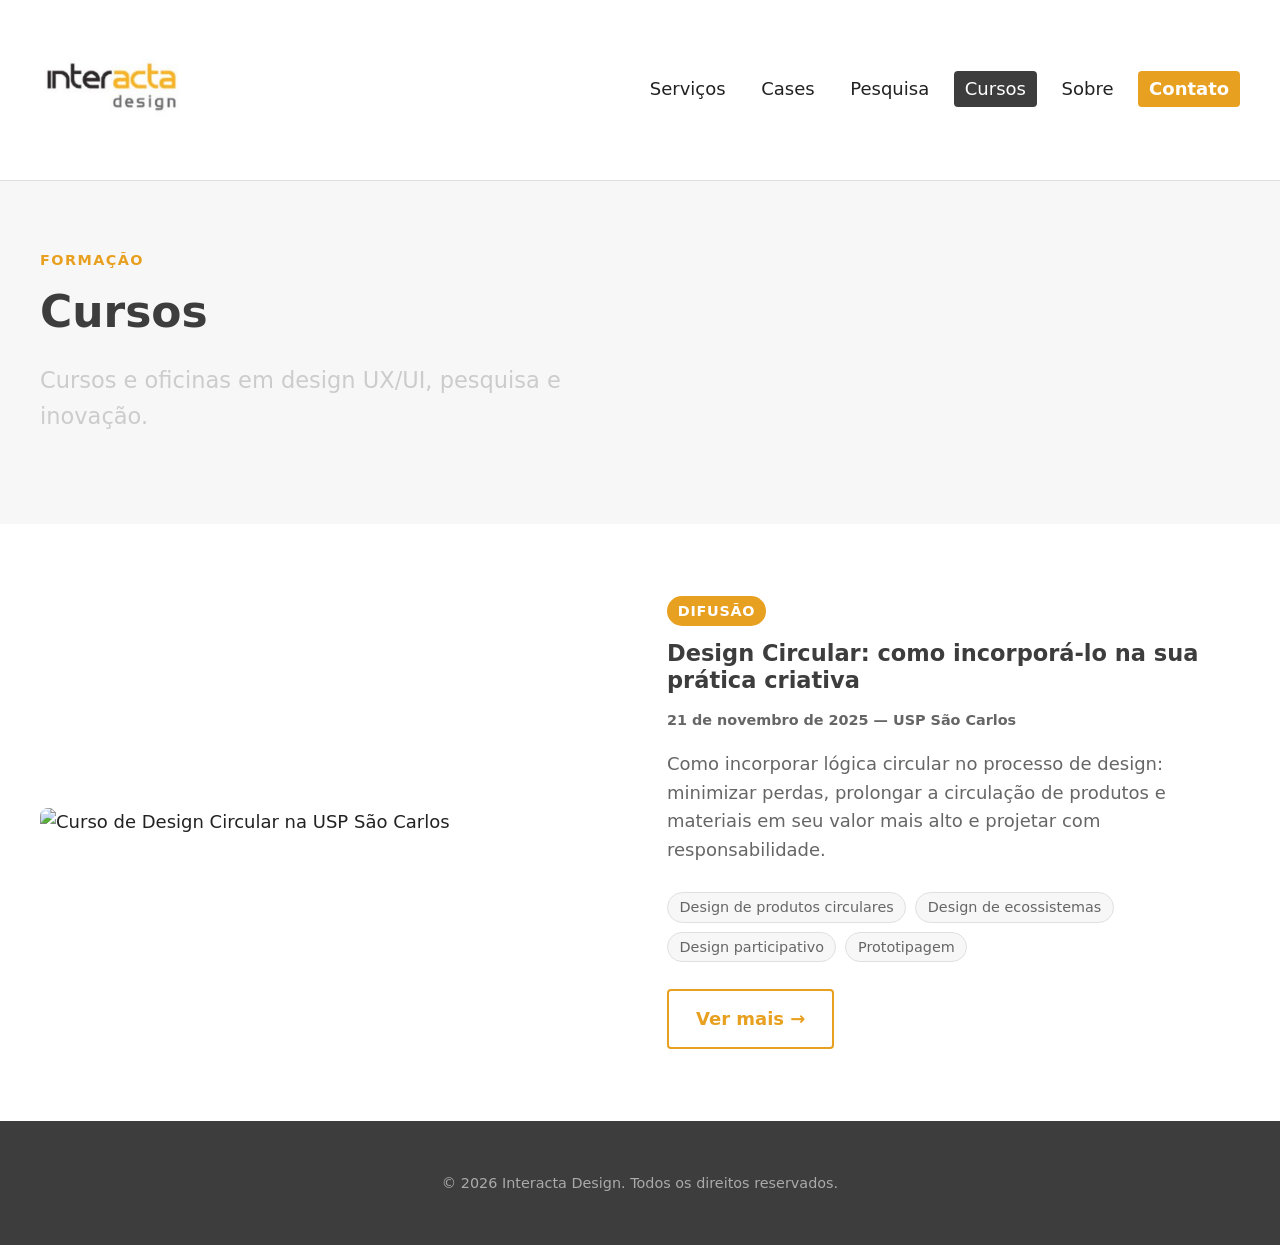
==== commit f7f5e16f: "Logo maior no desktop e menu hamburguer no mobile - Logo 144px no desktop, 72px no mobile - Menu ham" ====
--- a/cursos.html
+++ b/cursos.html
@@ -7,21 +7,25 @@
     <meta name="description" content="Cursos de design UX/UI ministrados pela Interacta Design.">
     <title>Cursos — Interacta Design</title>
     <link rel="stylesheet" href="styles.css">
+    <script src="https://unpkg.com/lucide@latest"></script>
 </head>
 
 <body>
 
     <header class="site-header">
         <div class="navbar wrapper">
-            <a class="logo" href="index.html"><img src="interacta_logo.png" alt="Interacta Design" height="72"></a>
-            <nav aria-label="Navegação principal">
+            <a class="logo" href="index.html"><img src="interacta_logo.png" alt="Interacta Design"></a>
+            <button class="menu-toggle" aria-label="Abrir menu" aria-expanded="false" aria-controls="nav-principal">
+                <i data-lucide="menu"></i>
+            </button>
+            <nav id="nav-principal" aria-label="Navegação principal">
                 <ul>
-                    <li><a href="/#servicos">Serviços</a></li>
-                    <li><a href="/#cases">Cases</a></li>
-                    <li><a href="/#pesquisa">Pesquisa</a></li>
+                    <li><a href="index.html#servicos">Serviços</a></li>
+                    <li><a href="index.html#cases">Cases</a></li>
+                    <li><a href="index.html#pesquisa">Pesquisa</a></li>
                     <li><a href="cursos.html" aria-current="page">Cursos</a></li>
-                    <li><a href="/#sobre">Sobre</a></li>
-                    <li><a href="/#contato" class="btn-nav">Contato</a></li>
+                    <li><a href="index.html#sobre">Sobre</a></li>
+                    <li><a href="index.html#contato" class="btn-nav">Contato</a></li>
                 </ul>
             </nav>
         </div>
@@ -78,6 +82,25 @@
         </div>
     </footer>
 
+    <script>
+        lucide.createIcons();
+        const toggle = document.querySelector('.menu-toggle');
+        const nav = document.querySelector('#nav-principal');
+        toggle.addEventListener('click', () => {
+            const open = nav.classList.toggle('nav-open');
+            toggle.setAttribute('aria-expanded', open);
+            toggle.querySelector('svg').setAttribute('data-lucide', open ? 'x' : 'menu');
+            lucide.createIcons();
+        });
+        nav.querySelectorAll('a').forEach(link => {
+            link.addEventListener('click', () => {
+                nav.classList.remove('nav-open');
+                toggle.setAttribute('aria-expanded', false);
+                toggle.querySelector('svg').setAttribute('data-lucide', 'menu');
+                lucide.createIcons();
+            });
+        });
+    </script>
 </body>
 
 </html>
--- a/styles.css
+++ b/styles.css
@@ -184,9 +184,24 @@
     text-decoration: none;
 
     img {
-        height: 72px;
+        height: 144px;
         width: auto;
         display: block;
+    }
+}
+
+/* Botão hamburguer — oculto no desktop */
+.menu-toggle {
+    display: none;
+    background: none;
+    border: none;
+    cursor: pointer;
+    padding: var(--space-2xs);
+    color: var(--color-dark);
+
+    svg {
+        width: 28px;
+        height: 28px;
     }
 }
 
@@ -578,14 +593,55 @@
         order: -1;
     }
 
-    .navbar nav ul {
-        gap: var(--space-2xs);
-
-        a { padding: 0.3em 0.4em; font-size: var(--font-size--1); }
-    }
-
     .hero-actions {
         flex-direction: column;
         align-items: flex-start;
     }
-}
+
+    .logo img {
+        height: 72px;
+    }
+
+    /* Hamburguer */
+    .menu-toggle {
+        display: flex;
+    }
+
+    #nav-principal {
+        display: none;
+        position: absolute;
+        top: 100%;
+        left: 0;
+        right: 0;
+        background-color: var(--color-white);
+        border-top: 1px solid var(--color-border);
+        box-shadow: 0 4px 12px rgba(0,0,0,0.08);
+        z-index: 99;
+
+        ul {
+            flex-direction: column;
+            gap: 0;
+            padding: var(--space-s) 0;
+        }
+
+        a {
+            display: block;
+            padding: var(--space-s) var(--space-m);
+            border-radius: 0;
+        }
+
+        .btn-nav {
+            margin: var(--space-s) var(--space-m);
+            display: inline-block;
+            border-radius: 4px;
+        }
+    }
+
+    #nav-principal.nav-open {
+        display: block;
+    }
+
+    .site-header {
+        position: relative;
+    }
+}
